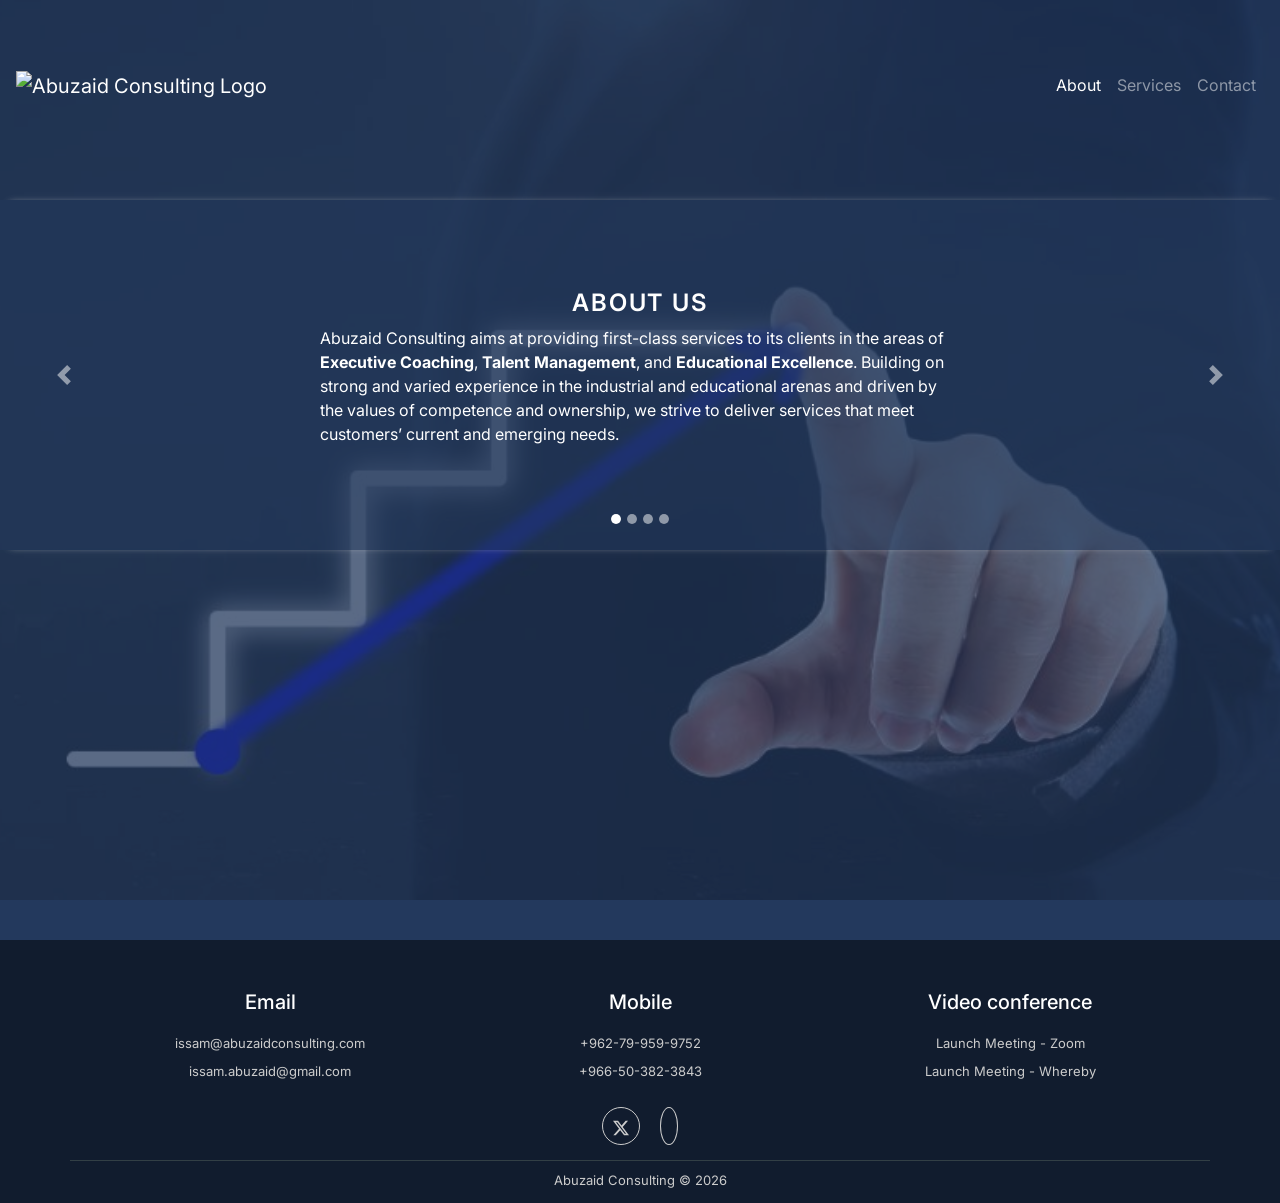
==== index.html @ 24933f8b "Refresh the site's look and fix HTML issues Look and feel - Switch to the Inter font; give all page " ====
<!DOCTYPE html>
<html lang="en" dir="ltr">

<head>
  <meta charset="utf-8">
  <meta name="viewport" content="width=device-width, initial-scale=1">
  <title>Abuzaid Consulting | Executive Coaching &amp; Leadership Development</title>
  <meta name="description" content="Executive coaching, leadership development, talent management and educational leadership from Abuzaid Consulting, built on competence and ownership.">
  <meta property="og:type" content="website">
  <meta property="og:site_name" content="Abuzaid Consulting">
  <meta property="og:title" content="Abuzaid Consulting | Executive Coaching &amp; Leadership Development">
  <meta property="og:description" content="Executive coaching, leadership development, talent management and educational leadership from Abuzaid Consulting, built on competence and ownership.">
  <meta property="og:url" content="http://www.abuzaidconsulting.com/">
  <meta property="og:image" content="http://www.abuzaidconsulting.com/assets/images/background.jpg">
  <meta name="twitter:card" content="summary_large_image">
  <link rel="icon" href="assets/images/favicon.png" />

  <!--<link rel="stylesheet" href="https://stackpath.bootstrapcdn.com/bootstrap/4.1.1/css/bootstrap.min.css" integrity="sha384-WskhaSGFgHYWDcbwN70/dfYBj47jz9qbsMId/iRN3ewGhXQFZCSftd1LZCfmhktB" crossorigin="anonymous">-->

  <link rel="stylesheet" href="https://maxcdn.bootstrapcdn.com/bootstrap/4.5.0/css/bootstrap.min.css">
  <script src="https://ajax.googleapis.com/ajax/libs/jquery/3.5.1/jquery.min.js"></script>
  <script src="https://cdnjs.cloudflare.com/ajax/libs/popper.js/1.16.0/umd/popper.min.js"></script>
  <script src="https://maxcdn.bootstrapcdn.com/bootstrap/4.5.0/js/bootstrap.min.js"></script>
  <link rel="preconnect" href="https://fonts.googleapis.com">
  <link rel="preconnect" href="https://fonts.gstatic.com" crossorigin>
  <link rel="stylesheet" href="https://fonts.googleapis.com/css2?family=Inter:wght@400;500;600;700&display=swap">
  <link rel="stylesheet" href="templates/style.css">
  <link rel="stylesheet" href="assets/fontawesome-free-5.15.4-web/css/all.css">
</head>

<body id="index-body">
  <div class="outer-wrap">
    <div class="content-wrap">
      <nav class="navbar navbar-expand-lg navbar-dark">
        <a class="navbar-brand" href="index.html">
          <img class="responsive logo" src="assets/images/logo_all_white.png" alt="Abuzaid Consulting Logo" />
        </a>
        <button class="navbar-toggler" type="button" data-toggle="collapse" data-target="#navbarNav"
          aria-controls="navbarNav" aria-expanded="false" aria-label="Toggle navigation">
          <span class="navbar-toggler-icon"></span>
        </button>
        <div class="collapse navbar-collapse justify-content-end" id="navbarNav">
          <ul class="navbar-nav">
            <li class="nav-item active">
              <a class="nav-link" href="index.html">About<span class="sr-only">(current)</span></a>
            </li>
            <li class="nav-item">
              <a class="nav-link" href="services.html">Services</a>
            </li>
            <li class="nav-item">
              <a class="nav-link" href="contact.html">Contact</a>
            </li>
          </ul>
        </div>
      </nav>

      <div class="row remaining-height">
        <div class="carousel-backdrop carousel-remaining-height">
          <!-- data-interval is how long each slide shows, in ms; data-pause="hover" pauses it under the mouse -->
          <div id="homePageCarousel" class="carousel slide" data-ride="carousel" data-interval="10000"
            data-keyboard="true" data-pause="hover" data-touch="true">
            <ol class="carousel-indicators">
              <li data-target="#homePageCarousel" data-slide-to="0" class="active"></li>
              <li data-target="#homePageCarousel" data-slide-to="1"></li>
              <li data-target="#homePageCarousel" data-slide-to="2"></li>
              <li data-target="#homePageCarousel" data-slide-to="3"></li>
            </ol>
            <div class="carousel-inner">

              <div class="carousel-item active">
                <div class="carousel-item-wrapper first-slide">
                  <h1 class="h4">ABOUT US</h1>
                  <p class="text-left">
                    Abuzaid Consulting aims at providing first-class services to its
                    clients in the areas of <strong>Executive Coaching</strong>, <strong>Talent Management</strong>,
                    and
                    <strong>Educational Excellence</strong>. Building on strong and varied experience in
                    the industrial and educational arenas and driven by the values of
                    competence and ownership, we strive to deliver services that meet
                    customers’ current and emerging needs.
                  </p>
                </div>
              </div>

              <div class="carousel-item">
                <div class="carousel-item-wrapper second-slide">
                  <h4>OUR VALUES</h4>
                  <h5 class="our-values-h5">Competence</h5>
                  <p class="text-left">
                    We stay current on the state of our business, adding to our repository of knowledge, skills, and
                    quality of service to our customer.
                  </p>
                  <h5 class="our-values-h5">Ownership</h5>
                  <p class="text-left">
                    We act on the principle that the customer’s business is our own business. We represent the
                    customer
                    in
                    their endeavor to maximize their value proposition.
                    </p>
                </div>
              </div>

              <div class="carousel-item">
                <div class="carousel-item-wrapper third-slide">
                  <h4>Educational Background</h4>
                  <ul class="no-bullet-points">
                    <li>PhD in Mathematics</li>
                    <li>MBA</li>
                  </ul>
                </div>
              </div>

              <div class="carousel-item">
                <div class="carousel-item-wrapper fourth-slide">
                  <h4>Professional Certifications</h4>
                  <ul class="no-bullet-points">
                    <hr class="white-line" />
                    <li>Certified Global Leadership Coach</li>
                    <hr class="white-line" />
                    <li>Certified Global Team Coach</li>
                    <hr class="white-line" />
                    <li>Certified Global Leadership Assessment (GLA) Coach</li>
                    <hr class="white-line" />
                    <li>Psychometric Assessment, British Psychological Society</li>
                    <hr class="white-line" />
                  </ul>
                </div>
              </div>

            </div>
            <a class="carousel-control-prev" href="#homePageCarousel" role="button" data-slide="prev">
              <span class="carousel-control-prev-icon" aria-hidden="true"></span>
              <span class="sr-only">Previous</span>
            </a>
            <a class="carousel-control-next" href="#homePageCarousel" role="button" data-slide="next">
              <span class="carousel-control-next-icon" aria-hidden="true"></span>
              <span class="sr-only">Next</span>
            </a>
          </div>
        </div>
      </div>
    </div>
    <footer class="footer">
      <div class="container bottom-border">
        <div class="row">
          <div class="col-sm-4 footer-column">
            <h5 class="headin5_amrc footer-heading">Email</h5>
            <p>
              <i class="fas fa-envelope"></i>
              <a href="mailto:issam@abuzaidconsulting.com" class="silver">
                <span>
                  issam@abuzaidconsulting.com</span>
              </a>
            </p>
            <p>
              <i class="fas fa-envelope"></i>
              <a href="mailto:issam.abuzaid@gmail.com" class="silver">
                <span>
                  issam.abuzaid@gmail.com</span>
              </a>
            </p>
          </div>

          <div class="col-sm-4 footer-column">
            <h5 class="headin5_amrc footer-heading">Mobile</h5>
            <p>
              <i class="fas fa-phone"></i>
              <a href="tel:+962799599752" class="silver">
                +962-79-959-9752
              </a>
            </p>
            <p>
              <i class="fas fa-phone"></i>
              <a href="tel:+966503823843" class="silver">
                +966-50-382-3843
              </a>
            </p>
          </div>

          <div class="col-sm-4 footer-column">
            <h5 class="headin5_amrc footer-heading">Video conference</h5>
            <p>
              <i class="fas fa-video"></i>
              <a href="https://zoom.us/j/7872880097?pwd=K1hxZ0doUUthUG9lblhoNDRRN0hFQT09#success" class="silver">
                <span>
                  Launch Meeting - Zoom
                </span>
              </a>
            </p>
            <p>
              <i class="fas fa-video"></i>
              <a href="https://whereby.com/drissam" class="silver">
                <span>
                  Launch Meeting - Whereby
                </span>
              </a>
            </p>
          </div>
          <div class="col">
            <ul class="social-footer">
              <li>
                <a href="https://twitter.com/issamabuzaid4" aria-label="X (Twitter)">
                  <svg class="x-logo" viewBox="0 0 24 24" aria-hidden="true"><path fill="currentColor" d="M18.901 1.153h3.68l-8.04 9.19L24 22.846h-7.406l-5.8-7.584-6.638 7.584H.474l8.6-9.83L0 1.154h7.594l5.243 6.932ZM17.61 20.644h2.039L6.486 3.24H4.298Z"/></svg>
                </a>
              </li>
              <li class="linkedin-li">
                <a href="https://www.linkedin.com/company/abuzaid-consulting/" aria-label="LinkedIn">
                  <i class="fab fa-linkedin" aria-hidden="true"></i>
                </a>
              </li>
            </ul>
          </div>
        </div>
      </div>

      <div class="container">
        <p class="abuzaid-consulting-copyright text-center">
          Abuzaid Consulting &copy;
          <script>
            document.write(/\d{4}/.exec(Date())[0])
          </script>
        </p>
      </div>

    </footer>
  </div>
</body>

</html>
---- templates/style.css ----
html, body {
  width: 100%;
  height: 100%;
  color: white;
  background-color: #23395d;
  font-family: 'Inter', Helvetica, Arial, sans-serif;
}

#index-body::before {  
  content: "";
  background-image: url('../assets/images/background.jpg');
  background-size: cover;
  background-repeat: no-repeat;
  background-position: center;
  position: absolute;
  top: 0px;
  right: 0px;
  bottom: 0px;
  left: 0px;
  opacity: 0.25;
}

.white {
  color: white;
}

/* Column layout so the footer follows the content */
.outer-wrap {
  position: relative;
  min-height: 100vh;
  display: flex;
  flex-direction: column;
}

/* Grows to fill short pages so the footer still sits at the bottom of the screen */
.content-wrap {
  flex: 1 0 auto;
  padding-bottom: 40px;
}

.page-margin-bottom {
  margin-bottom: 30px;
}

.responsive {
  max-width: 100%;
  height: auto;
  vertical-align: middle;
}

/* 200px is navbar's height */
.remaining-height {
  height: calc(100vh - 200px);
}

/* Navbar */
.navbar {
  min-height: 170px;
  margin-bottom: 30px;
}

/* Remove focus from navbar button when clicked */
.navbar-toggler:focus,
.navbar-toggler:active,
.navbar-toggler-icon:focus {
    outline: none;
    box-shadow: none;
}
/* End Navbar*/

/* Titles */
.carousel-item-wrapper h1,
.carousel-item-wrapper h4,
.our-services-header,
.contact-us-header {
  text-transform: uppercase;
  letter-spacing: .08em;
  font-weight: 600;
}

/* Short accent line under the page titles */
.our-services-header::after,
.contact-us-header::after {
  content: "";
  display: block;
  width: 48px;
  height: 3px;
  margin: 12px auto 0;
  background: #8fa9d4;
  border-radius: 2px;
}
/* End titles */

/* Carousel*/
.carousel-indicators li {
  width: 10px;
  height: 10px;
  border-radius: 100%;
}

.carousel-backdrop {
  float: left;
  width: 100%; 
  max-height: 350px;
  display: flex;
  background-color: rgb(35, 57, 93, 0.5);
  box-shadow: 0px 6px 8px -10px #ccc, 0px -6px 8px -10px #CCC; 
}

#homePageCarousel {
  width: 100%; 
  margin: auto;
  height: 100%;
}

.carousel-inner {
  height: 100%;
}

#homePageCarousel .carousel-item {
  height: 100%; 
  position: relative;
}

/* Centered on its own height, so slides of any length stay centered */
.carousel-item-wrapper {
  position: absolute;
  margin: auto;
  text-align: center;
  top: 50%;
  left: 0;
  right: 0;
  width: 50%;
  transform: translateY(-50%);
}

.carousel-control-prev, .carousel-control-next {
  width: 10%;
}

.no-bullet-points {
  padding: 0;
  list-style-type: none;
}

.white-line {
  border: 0;
  height: 0;
  border-top: 1px solid rgba(0, 0, 0, 0.1);
  border-bottom: 1px solid rgba(255, 255, 255, 0.3);
  width: 70%;
  margin-top: 8px;
  margin-bottom: 8px;
}

.our-values-h5 {
  text-align: left; 
  font-weight: 600;
}

.carousel-remaining-height {
  height: calc(100vh - 220px);
}
/* End carousel*/

.row {
  margin: 0;
}

.row:after {
  content: "";
  display: table;
  clear: both;
}

/* Three column layout */
.column-3 {
  float: left;
  width: 32%;
  color: white;
  background-color: #23395d;
  margin-left: 1%;
  display: inline;
  text-align: center;
}

.icon {
  font-size: 3em;
}

.our-services-div {
  text-align: center;
  display: flex;
  height: 10%;
}

.our-services-header {
  margin:auto;
  margin-bottom: 20px;
}

.dark-card {
  background-color: #23395d;
  border: 1px solid rgba(255, 255, 255);
  border-radius: .2rem;
  text-align: left;
}

.dark-card .card-header {
  transition: background-color .15s ease;
}

.dark-card .card-header:hover {
  background-color: rgba(255, 255, 255, .07);
}

.dark-card .btn-link {
  position: relative;
  padding-right: 2.75rem;
}

/* Bootstrap turns hovered/focused buttons dark blue, which is unreadable on navy */
.dark-card .btn-link:hover,
.dark-card .btn-link:focus {
  color: #fff;
  text-decoration: none;
}

/* Chevron that points down while an item is closed and up while it's open */
.dark-card .btn-link::after {
  content: "\f078";
  font-family: "Font Awesome 5 Free";
  font-weight: 900;
  font-size: .75em;
  position: absolute;
  right: 1.25rem;
  top: 50%;
  transform: translateY(-50%) rotate(180deg);
  transition: transform .2s ease;
  opacity: .75;
}

.dark-card .btn-link.collapsed::after {
  transform: translateY(-50%);
}

/* Footer */
footer {
  width: 100%;
  background-color: #111c2e;
  min-height: 250px;
  padding: 10px 0px 5px 0px;
}

footer p {
  font-size: 13px;
  color: #CCC;
  padding-bottom: 0px;
  margin-bottom: 8px;
}

.bottom-border {
  border-bottom: 1px solid #323f45;
  padding-bottom: 20px;
}

.footer-heading {
  color: #FFF;
  padding-top: 40px;
  margin-bottom: 20px;
}

.footer-column {
  text-align: center;
}

.social-footer {
  padding: 0;
  justify-content: center;
  display: flex;
  margin: 15px auto 0 auto;
  list-style-type: none;
}

.social-footer li {
  padding-left: 0;
  padding-top: 10px;
  margin-left: 20px;
  float: left;
}

.social-footer li a {
  color: #CCC;
  border: 1px solid #CCC;
  padding: 8px;
  border-radius: 50%;
}

.social-footer li i {
  width: 20px;
  vertical-align: middle;
  text-align: center;
}

.silver {
  color: #CCC;
}

/* Bootstrap turns hovered links dark blue, which is unreadable on the dark footer */
a.silver:hover {
  color: #fff;
}

/* X (formerly Twitter) logo, sized like the Font Awesome icons beside it */
.x-logo {
  width: 20px;
  height: 16px;
  vertical-align: middle;
}

.linkedin-li {
  margin-right: 20px;
}

.abuzaid-consulting-copyright {
  margin-top: 10px;
}
/* End footer */

/* Contact us card */
.contact-us-wrapper {
  border-radius: 1px;
  background-color: inherit;
  margin: auto;
  margin-bottom: 30px;
  padding: 30px 10% 30px 10%;
}

.contact-us-wrapper a {
  overflow-wrap: break-word;
}

.contact-us-header {
  color: white;
  width: fit-content;
  padding: 0 20px 5px;
  font-size: 1.5rem;
  font-weight: 600;
  margin: 0 auto 10px;
  text-align: center;
}

.contact-us-component {
  float: left;
  display: inline;
  width: 21%;
  margin-left: 2%;
  height: 250px;
  background-color: aliceblue;
  color: black;
  padding-top: 20px;
  border-radius: 10px;
  text-align: center;
  box-shadow: 0 8px 20px rgba(0, 0, 0, .25);
  transition: transform .2s ease, box-shadow .2s ease;
}

.contact-us-component:hover {
  transform: translateY(-3px);
  box-shadow: 0 12px 28px rgba(0, 0, 0, .3);
}

.contact-us-component .black {
  color: #23395d;
  font-weight: 500;
}

.contact-us-component .black:hover {
  color: #2f5fa3;
}

.contact-us-component-leftmost {
  margin-left: 5%;
}

.contact-us-component-icon {
  color: #23395d;
}

.contact-us-component-header {
  font-weight: 600;
  margin-bottom: 20px;
}

.contact-us-social {
  padding: 0;
  justify-content: center;
  display: flex;
  margin: 15px auto 0 auto;
  list-style-type: none;
}

.contact-us-social li {
  padding-left: 0;
  padding-top: 10px;
  margin-left: 20px;
  float: left;
}

.contact-us-social li a {
  color: white;
  background-color: #23395d;
  padding: 8px;
  border-radius: 50%;
}

.contact-us-social li i {
  width: 20px;
  vertical-align: middle;
  text-align: center;
}

.black {
  color: black;
}
/* End contact us card */

@media screen and (max-width: 1500px) {
  .contact-us-wrapper {
    padding: 30px 0 30px 0;
  }
}
@media screen and (max-width: 1100px) {
  .carousel-item-wrapper {
    width: 80%;
  }
  .white-line {
    width: 80%;
  }
  .contact-us-wrapper {
    padding: 30px 0 30px 0;
  }
  .contact-us-component {
    width: 32%;
    height: 220px;
    margin-bottom: 20px;
    margin-left: 6%;
  }
  .contact-us-component-leftmost,
  .contact-us-component-second-row-leftmost{
      margin-left: 15%;
  }
}
@media screen and (max-width: 800px) {
  .contact-us-component {
    width: 38%;
    height: 220px;
    margin-bottom: 20px;
    margin-left: 6%;
  }
  .contact-us-component-leftmost,
  .contact-us-component-second-row-leftmost{
      margin-left: 9%;
  }
}
@media screen and (max-width: 600px) {
.column-3 {
    width: calc(100% - 32px);
    margin-left: 16px;
    margin-right: 16px;
  }
  .carousel-backdrop {
    max-height: 500px;
  }
  .carousel-item-wrapper {
    width: 80%;
  }
  .white-line {
    width: 100%;
  }
  .contact-us-component {
    width: 56%;
    height: 220px;
    margin-bottom: 20px;
    margin-left: 22%;
  }  
  .contact-us-component-leftmost {
    margin-left: 22%;
  }
  .remaining-height {
    height: calc(100vh - 130px);
  }
  .logo {
    content: url(../assets/images/logo_all_white_mobile.png);
  }
  .navbar {
    min-height: 0px;
    margin-top: 30px;
    margin-bottom: 30px;
  }
  .contact-us-social li i {
    height: 20px;
  }  
  .social-footer li i {
    height: 20px;
  }
}
  @media screen and (max-width: 450px) {
  .contact-us-component {
    width: 76%;
    height: 220px;
    margin-bottom: 20px;
    margin-left: 12%;
  }
  .contact-us-component-leftmost {
    margin-left: 12%;
  }
}
  @media screen and (max-width: 400px) {
    .carousel-item-wrapper {
      width: 80%;
    }
    .white-line {
      width: 100%;
    }
  }
  /* Very small phones (e.g. 320x568): a slightly taller band and smaller slide text so every slide fits */
  @media screen and (max-width: 400px) and (max-height: 600px) {
    .carousel-remaining-height {
      height: calc(100vh - 160px);
    }
    .carousel-item-wrapper {
      font-size: .9rem;
    }
  }
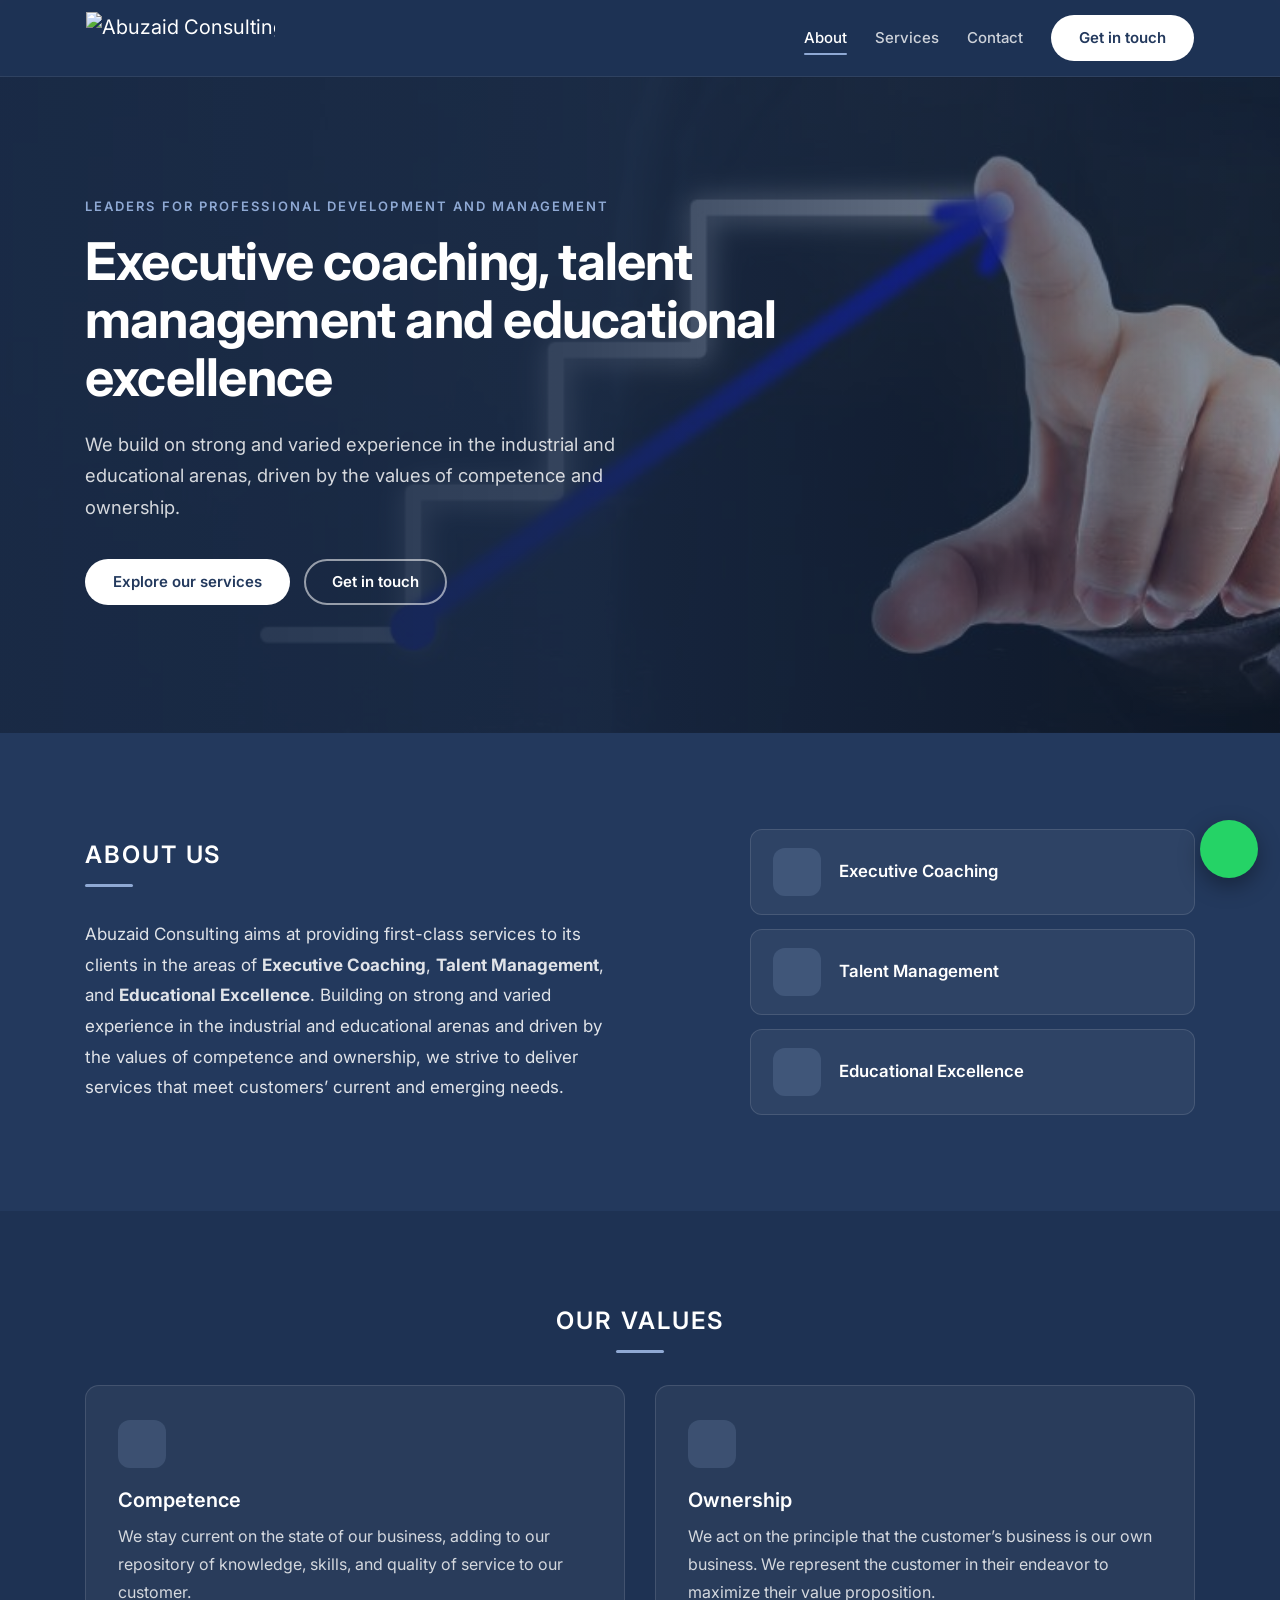
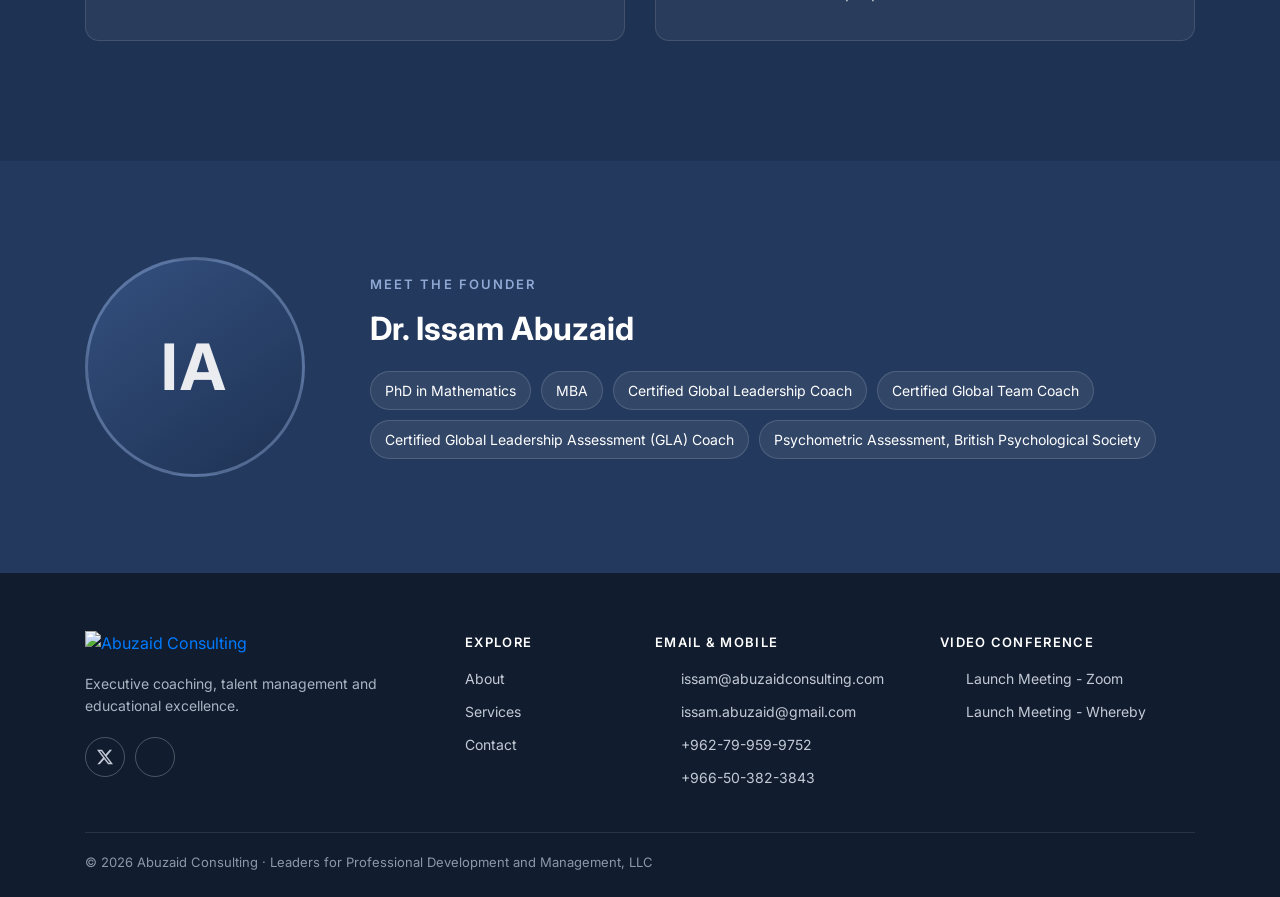
==== commit bce0abfc: "Modernize the site layout and add new sections Home page - Replace the slider with a headline banner" ====
--- a/index.html
+++ b/index.html
@@ -11,8 +11,12 @@
   <meta property="og:title" content="Abuzaid Consulting | Executive Coaching &amp; Leadership Development">
   <meta property="og:description" content="Executive coaching, leadership development, talent management and educational leadership from Abuzaid Consulting, built on competence and ownership.">
   <meta property="og:url" content="http://www.abuzaidconsulting.com/">
-  <meta property="og:image" content="http://www.abuzaidconsulting.com/assets/images/background.jpg">
+  <meta property="og:image" content="http://www.abuzaidconsulting.com/assets/images/share-card.jpg">
+  <meta property="og:image:width" content="1200">
+  <meta property="og:image:height" content="630">
+  <meta property="og:image:alt" content="Abuzaid Consulting: executive coaching, talent management and educational excellence">
   <meta name="twitter:card" content="summary_large_image">
+  <meta name="twitter:image" content="http://www.abuzaidconsulting.com/assets/images/share-card.jpg">
   <link rel="icon" href="assets/images/favicon.png" />
 
   <!--<link rel="stylesheet" href="https://stackpath.bootstrapcdn.com/bootstrap/4.1.1/css/bootstrap.min.css" integrity="sha384-WskhaSGFgHYWDcbwN70/dfYBj47jz9qbsMId/iRN3ewGhXQFZCSftd1LZCfmhktB" crossorigin="anonymous">-->
@@ -26,204 +30,222 @@
   <link rel="stylesheet" href="https://fonts.googleapis.com/css2?family=Inter:wght@400;500;600;700&display=swap">
   <link rel="stylesheet" href="templates/style.css">
   <link rel="stylesheet" href="assets/fontawesome-free-5.15.4-web/css/all.css">
+  <script type="application/ld+json">
+  {
+    "@context": "https://schema.org",
+    "@type": "Organization",
+    "name": "Abuzaid Consulting",
+    "url": "http://www.abuzaidconsulting.com/",
+    "logo": "http://www.abuzaidconsulting.com/assets/images/favicon.png",
+    "description": "Executive coaching, leadership development, talent management and educational leadership.",
+    "email": "issam@abuzaidconsulting.com",
+    "contactPoint": [
+      { "@type": "ContactPoint", "contactType": "customer service", "telephone": "+962-79-959-9752" },
+      { "@type": "ContactPoint", "contactType": "customer service", "telephone": "+966-50-382-3843" }
+    ],
+    "sameAs": [
+      "https://www.linkedin.com/company/abuzaid-consulting/",
+      "https://twitter.com/issamabuzaid4"
+    ]
+  }
+  </script>
 </head>
 
-<body id="index-body">
+<body class="home">
   <div class="outer-wrap">
+    <header class="site-header">
+      <nav class="navbar navbar-expand-lg navbar-dark">
+        <div class="container-xl">
+          <a class="navbar-brand" href="index.html">
+            <img class="site-logo" src="assets/images/logo_all_white_mobile.png" alt="Abuzaid Consulting" width="200" height="55">
+          </a>
+          <button class="navbar-toggler" type="button" data-toggle="collapse" data-target="#navbarNav"
+            aria-controls="navbarNav" aria-expanded="false" aria-label="Toggle navigation">
+            <span class="navbar-toggler-icon"></span>
+          </button>
+          <div class="collapse navbar-collapse justify-content-end" id="navbarNav">
+            <ul class="navbar-nav align-items-lg-center">
+              <li class="nav-item active">
+                <a class="nav-link" href="index.html" aria-current="page">About</a>
+              </li>
+              <li class="nav-item">
+                <a class="nav-link" href="services.html">Services</a>
+              </li>
+              <li class="nav-item">
+                <a class="nav-link" href="contact.html">Contact</a>
+              </li>
+              <li class="nav-item nav-cta">
+                <a class="btn-pill btn-pill-light" href="contact.html">Get in touch</a>
+              </li>
+            </ul>
+          </div>
+        </div>
+      </nav>
+    </header>
     <div class="content-wrap">
-      <nav class="navbar navbar-expand-lg navbar-dark">
-        <a class="navbar-brand" href="index.html">
-          <img class="responsive logo" src="assets/images/logo_all_white.png" alt="Abuzaid Consulting Logo" />
-        </a>
-        <button class="navbar-toggler" type="button" data-toggle="collapse" data-target="#navbarNav"
-          aria-controls="navbarNav" aria-expanded="false" aria-label="Toggle navigation">
-          <span class="navbar-toggler-icon"></span>
-        </button>
-        <div class="collapse navbar-collapse justify-content-end" id="navbarNav">
-          <ul class="navbar-nav">
-            <li class="nav-item active">
-              <a class="nav-link" href="index.html">About<span class="sr-only">(current)</span></a>
-            </li>
-            <li class="nav-item">
-              <a class="nav-link" href="services.html">Services</a>
-            </li>
-            <li class="nav-item">
-              <a class="nav-link" href="contact.html">Contact</a>
-            </li>
-          </ul>
-        </div>
-      </nav>
-
-      <div class="row remaining-height">
-        <div class="carousel-backdrop carousel-remaining-height">
-          <!-- data-interval is how long each slide shows, in ms; data-pause="hover" pauses it under the mouse -->
-          <div id="homePageCarousel" class="carousel slide" data-ride="carousel" data-interval="10000"
-            data-keyboard="true" data-pause="hover" data-touch="true">
-            <ol class="carousel-indicators">
-              <li data-target="#homePageCarousel" data-slide-to="0" class="active"></li>
-              <li data-target="#homePageCarousel" data-slide-to="1"></li>
-              <li data-target="#homePageCarousel" data-slide-to="2"></li>
-              <li data-target="#homePageCarousel" data-slide-to="3"></li>
-            </ol>
-            <div class="carousel-inner">
-
-              <div class="carousel-item active">
-                <div class="carousel-item-wrapper first-slide">
-                  <h1 class="h4">ABOUT US</h1>
-                  <p class="text-left">
-                    Abuzaid Consulting aims at providing first-class services to its
-                    clients in the areas of <strong>Executive Coaching</strong>, <strong>Talent Management</strong>,
-                    and
-                    <strong>Educational Excellence</strong>. Building on strong and varied experience in
-                    the industrial and educational arenas and driven by the values of
-                    competence and ownership, we strive to deliver services that meet
-                    customers’ current and emerging needs.
-                  </p>
-                </div>
+      <section class="hero">
+        <div class="container-xl">
+          <p class="eyebrow">Leaders for Professional Development and Management</p>
+          <h1 class="hero-title">Executive coaching, talent management and educational excellence</h1>
+          <p class="hero-text">
+            We build on strong and varied experience in the industrial and educational arenas,
+            driven by the values of competence and ownership.
+          </p>
+          <div class="hero-actions">
+            <a class="btn-pill btn-pill-light" href="services.html">Explore our services</a>
+            <a class="btn-pill btn-pill-outline" href="contact.html">Get in touch</a>
+          </div>
+        </div>
+      </section>
+
+      <section class="home-section" id="about">
+        <div class="container-xl">
+          <div class="row align-items-center">
+            <div class="col-lg-6">
+              <h2 class="section-title">About us</h2>
+              <p class="section-lead">
+                Abuzaid Consulting aims at providing first-class services to its clients in the areas of
+                <strong>Executive Coaching</strong>, <strong>Talent Management</strong>, and
+                <strong>Educational Excellence</strong>. Building on strong and varied experience in the
+                industrial and educational arenas and driven by the values of competence and ownership, we
+                strive to deliver services that meet customers’ current and emerging needs.
+              </p>
+            </div>
+            <div class="col-lg-5 offset-lg-1">
+              <div class="pillars">
+                <a class="pillar" href="services.html#executive-coaching">
+                  <span class="pillar-icon"><i class="fas fa-chalkboard-teacher" aria-hidden="true"></i></span>
+                  <span class="pillar-name">Executive Coaching</span>
+                  <i class="fas fa-arrow-right pillar-arrow" aria-hidden="true"></i>
+                </a>
+                <a class="pillar" href="services.html#talent-management">
+                  <span class="pillar-icon"><i class="fas fa-star" aria-hidden="true"></i></span>
+                  <span class="pillar-name">Talent Management</span>
+                  <i class="fas fa-arrow-right pillar-arrow" aria-hidden="true"></i>
+                </a>
+                <a class="pillar" href="services.html#educational-excellence">
+                  <span class="pillar-icon"><i class="fas fa-award" aria-hidden="true"></i></span>
+                  <span class="pillar-name">Educational Excellence</span>
+                  <i class="fas fa-arrow-right pillar-arrow" aria-hidden="true"></i>
+                </a>
               </div>
-
-              <div class="carousel-item">
-                <div class="carousel-item-wrapper second-slide">
-                  <h4>OUR VALUES</h4>
-                  <h5 class="our-values-h5">Competence</h5>
-                  <p class="text-left">
-                    We stay current on the state of our business, adding to our repository of knowledge, skills, and
-                    quality of service to our customer.
-                  </p>
-                  <h5 class="our-values-h5">Ownership</h5>
-                  <p class="text-left">
-                    We act on the principle that the customer’s business is our own business. We represent the
-                    customer
-                    in
-                    their endeavor to maximize their value proposition.
-                    </p>
-                </div>
+            </div>
+          </div>
+        </div>
+      </section>
+
+      <section class="home-section home-section-alt">
+        <div class="container-xl">
+          <h2 class="section-title text-center">Our values</h2>
+          <div class="row">
+            <div class="col-md-6 card-col">
+              <div class="value-card">
+                <span class="value-icon"><i class="fas fa-brain" aria-hidden="true"></i></span>
+                <h3>Competence</h3>
+                <p>
+                  We stay current on the state of our business, adding to our repository of knowledge, skills,
+                  and quality of service to our customer.
+                </p>
               </div>
-
-              <div class="carousel-item">
-                <div class="carousel-item-wrapper third-slide">
-                  <h4>Educational Background</h4>
-                  <ul class="no-bullet-points">
-                    <li>PhD in Mathematics</li>
-                    <li>MBA</li>
-                  </ul>
-                </div>
+            </div>
+            <div class="col-md-6 card-col">
+              <div class="value-card">
+                <span class="value-icon"><i class="fas fa-handshake" aria-hidden="true"></i></span>
+                <h3>Ownership</h3>
+                <p>
+                  We act on the principle that the customer’s business is our own business. We represent the
+                  customer in their endeavor to maximize their value proposition.
+                </p>
               </div>
-
-              <div class="carousel-item">
-                <div class="carousel-item-wrapper fourth-slide">
-                  <h4>Professional Certifications</h4>
-                  <ul class="no-bullet-points">
-                    <hr class="white-line" />
-                    <li>Certified Global Leadership Coach</li>
-                    <hr class="white-line" />
-                    <li>Certified Global Team Coach</li>
-                    <hr class="white-line" />
-                    <li>Certified Global Leadership Assessment (GLA) Coach</li>
-                    <hr class="white-line" />
-                    <li>Psychometric Assessment, British Psychological Society</li>
-                    <hr class="white-line" />
-                  </ul>
-                </div>
-              </div>
-
-            </div>
-            <a class="carousel-control-prev" href="#homePageCarousel" role="button" data-slide="prev">
-              <span class="carousel-control-prev-icon" aria-hidden="true"></span>
-              <span class="sr-only">Previous</span>
+            </div>
+          </div>
+        </div>
+      </section>
+
+      <section class="home-section founder">
+        <div class="container-xl">
+          <div class="row align-items-center">
+            <div class="col-md-4 col-lg-3">
+              <!-- To show a photo instead of the initials:
+                   <div class="founder-photo"><img src="assets/images/founder.jpg" alt="Dr. Issam Abuzaid"></div> -->
+              <div class="founder-photo" aria-hidden="true">IA</div>
+            </div>
+            <div class="col-md-8 col-lg-9">
+              <p class="eyebrow">Meet the founder</p>
+              <h2 class="founder-name">Dr. Issam Abuzaid</h2>
+              <!-- A short bio (two or three sentences) can go here: <p class="founder-bio">...</p> -->
+              <ul class="founder-creds">
+                <li>PhD in Mathematics</li>
+                <li>MBA</li>
+                <li>Certified Global Leadership Coach</li>
+                <li>Certified Global Team Coach</li>
+                <li>Certified Global Leadership Assessment (GLA) Coach</li>
+                <li>Psychometric Assessment, British Psychological Society</li>
+              </ul>
+            </div>
+          </div>
+        </div>
+      </section>
+    </div>
+    <footer class="site-footer">
+      <div class="container-xl">
+        <div class="row footer-top">
+          <div class="col-lg-4 col-md-6 footer-col">
+            <a href="index.html">
+              <img class="footer-logo" src="assets/images/logo_all_white_mobile.png" alt="Abuzaid Consulting" width="200" height="55">
             </a>
-            <a class="carousel-control-next" href="#homePageCarousel" role="button" data-slide="next">
-              <span class="carousel-control-next-icon" aria-hidden="true"></span>
-              <span class="sr-only">Next</span>
-            </a>
-          </div>
-        </div>
-      </div>
-    </div>
-    <footer class="footer">
-      <div class="container bottom-border">
-        <div class="row">
-          <div class="col-sm-4 footer-column">
-            <h5 class="headin5_amrc footer-heading">Email</h5>
-            <p>
-              <i class="fas fa-envelope"></i>
-              <a href="mailto:issam@abuzaidconsulting.com" class="silver">
-                <span>
-                  issam@abuzaidconsulting.com</span>
-              </a>
-            </p>
-            <p>
-              <i class="fas fa-envelope"></i>
-              <a href="mailto:issam.abuzaid@gmail.com" class="silver">
-                <span>
-                  issam.abuzaid@gmail.com</span>
-              </a>
-            </p>
-          </div>
-
-          <div class="col-sm-4 footer-column">
-            <h5 class="headin5_amrc footer-heading">Mobile</h5>
-            <p>
-              <i class="fas fa-phone"></i>
-              <a href="tel:+962799599752" class="silver">
-                +962-79-959-9752
-              </a>
-            </p>
-            <p>
-              <i class="fas fa-phone"></i>
-              <a href="tel:+966503823843" class="silver">
-                +966-50-382-3843
-              </a>
-            </p>
-          </div>
-
-          <div class="col-sm-4 footer-column">
-            <h5 class="headin5_amrc footer-heading">Video conference</h5>
-            <p>
-              <i class="fas fa-video"></i>
-              <a href="https://zoom.us/j/7872880097?pwd=K1hxZ0doUUthUG9lblhoNDRRN0hFQT09#success" class="silver">
-                <span>
-                  Launch Meeting - Zoom
-                </span>
-              </a>
-            </p>
-            <p>
-              <i class="fas fa-video"></i>
-              <a href="https://whereby.com/drissam" class="silver">
-                <span>
-                  Launch Meeting - Whereby
-                </span>
-              </a>
-            </p>
-          </div>
-          <div class="col">
-            <ul class="social-footer">
+            <p class="footer-tagline">Executive coaching, talent management and educational excellence.</p>
+            <ul class="footer-social">
               <li>
                 <a href="https://twitter.com/issamabuzaid4" aria-label="X (Twitter)">
                   <svg class="x-logo" viewBox="0 0 24 24" aria-hidden="true"><path fill="currentColor" d="M18.901 1.153h3.68l-8.04 9.19L24 22.846h-7.406l-5.8-7.584-6.638 7.584H.474l8.6-9.83L0 1.154h7.594l5.243 6.932ZM17.61 20.644h2.039L6.486 3.24H4.298Z"/></svg>
                 </a>
               </li>
-              <li class="linkedin-li">
+              <li>
                 <a href="https://www.linkedin.com/company/abuzaid-consulting/" aria-label="LinkedIn">
-                  <i class="fab fa-linkedin" aria-hidden="true"></i>
-                </a>
-              </li>
-            </ul>
-          </div>
+                  <i class="fab fa-linkedin-in" aria-hidden="true"></i>
+                </a>
+              </li>
+            </ul>
+          </div>
+          <div class="col-lg-2 col-md-6 footer-col">
+            <h2 class="footer-title">Explore</h2>
+            <ul class="footer-links">
+              <li><a href="index.html">About</a></li>
+              <li><a href="services.html">Services</a></li>
+              <li><a href="contact.html">Contact</a></li>
+            </ul>
+          </div>
+          <div class="col-lg-3 col-md-6 footer-col">
+            <h2 class="footer-title">Email &amp; mobile</h2>
+            <ul class="footer-links footer-contact">
+              <li><i class="fas fa-envelope" aria-hidden="true"></i><a href="mailto:issam@abuzaidconsulting.com">issam@abuzaidconsulting.com</a></li>
+              <li><i class="fas fa-envelope" aria-hidden="true"></i><a href="mailto:issam.abuzaid@gmail.com">issam.abuzaid@gmail.com</a></li>
+              <li><i class="fas fa-phone" aria-hidden="true"></i><a href="tel:+962799599752">+962-79-959-9752</a></li>
+              <li><i class="fas fa-phone" aria-hidden="true"></i><a href="tel:+966503823843">+966-50-382-3843</a></li>
+            </ul>
+          </div>
+          <div class="col-lg-3 col-md-6 footer-col">
+            <h2 class="footer-title">Video conference</h2>
+            <ul class="footer-links footer-contact">
+              <li><i class="fas fa-video" aria-hidden="true"></i><a href="https://zoom.us/j/7872880097?pwd=K1hxZ0doUUthUG9lblhoNDRRN0hFQT09#success">Launch Meeting - Zoom</a></li>
+              <li><i class="fas fa-video" aria-hidden="true"></i><a href="https://whereby.com/drissam">Launch Meeting - Whereby</a></li>
+            </ul>
+          </div>
+        </div>
+        <div class="footer-bottom">
+          <p>&copy; <span class="js-year">2026</span> Abuzaid Consulting &middot; Leaders for Professional Development and Management, LLC</p>
         </div>
       </div>
-
-      <div class="container">
-        <p class="abuzaid-consulting-copyright text-center">
-          Abuzaid Consulting &copy;
-          <script>
-            document.write(/\d{4}/.exec(Date())[0])
-          </script>
-        </p>
-      </div>
-
+      <script>
+        document.querySelector('.js-year').textContent = new Date().getFullYear();
+      </script>
     </footer>
   </div>
+  <a class="whatsapp-float" href="https://wa.me/966503823843" aria-label="Chat on WhatsApp">
+    <i class="fab fa-whatsapp" aria-hidden="true"></i>
+  </a>
+  <script src="templates/reveal.js"></script>
 </body>
 
 </html>
--- a/templates/style.css
+++ b/templates/style.css
@@ -6,24 +6,6 @@
   font-family: 'Inter', Helvetica, Arial, sans-serif;
 }
 
-#index-body::before {  
-  content: "";
-  background-image: url('../assets/images/background.jpg');
-  background-size: cover;
-  background-repeat: no-repeat;
-  background-position: center;
-  position: absolute;
-  top: 0px;
-  right: 0px;
-  bottom: 0px;
-  left: 0px;
-  opacity: 0.25;
-}
-
-.white {
-  color: white;
-}
-
 /* Column layout so the footer follows the content */
 .outer-wrap {
   position: relative;
@@ -38,27 +20,7 @@
   padding-bottom: 40px;
 }
 
-.page-margin-bottom {
-  margin-bottom: 30px;
-}
-
-.responsive {
-  max-width: 100%;
-  height: auto;
-  vertical-align: middle;
-}
-
-/* 200px is navbar's height */
-.remaining-height {
-  height: calc(100vh - 200px);
-}
-
 /* Navbar */
-.navbar {
-  min-height: 170px;
-  margin-bottom: 30px;
-}
-
 /* Remove focus from navbar button when clicked */
 .navbar-toggler:focus,
 .navbar-toggler:active,
@@ -68,101 +30,6 @@
 }
 /* End Navbar*/
 
-/* Titles */
-.carousel-item-wrapper h1,
-.carousel-item-wrapper h4,
-.our-services-header,
-.contact-us-header {
-  text-transform: uppercase;
-  letter-spacing: .08em;
-  font-weight: 600;
-}
-
-/* Short accent line under the page titles */
-.our-services-header::after,
-.contact-us-header::after {
-  content: "";
-  display: block;
-  width: 48px;
-  height: 3px;
-  margin: 12px auto 0;
-  background: #8fa9d4;
-  border-radius: 2px;
-}
-/* End titles */
-
-/* Carousel*/
-.carousel-indicators li {
-  width: 10px;
-  height: 10px;
-  border-radius: 100%;
-}
-
-.carousel-backdrop {
-  float: left;
-  width: 100%; 
-  max-height: 350px;
-  display: flex;
-  background-color: rgb(35, 57, 93, 0.5);
-  box-shadow: 0px 6px 8px -10px #ccc, 0px -6px 8px -10px #CCC; 
-}
-
-#homePageCarousel {
-  width: 100%; 
-  margin: auto;
-  height: 100%;
-}
-
-.carousel-inner {
-  height: 100%;
-}
-
-#homePageCarousel .carousel-item {
-  height: 100%; 
-  position: relative;
-}
-
-/* Centered on its own height, so slides of any length stay centered */
-.carousel-item-wrapper {
-  position: absolute;
-  margin: auto;
-  text-align: center;
-  top: 50%;
-  left: 0;
-  right: 0;
-  width: 50%;
-  transform: translateY(-50%);
-}
-
-.carousel-control-prev, .carousel-control-next {
-  width: 10%;
-}
-
-.no-bullet-points {
-  padding: 0;
-  list-style-type: none;
-}
-
-.white-line {
-  border: 0;
-  height: 0;
-  border-top: 1px solid rgba(0, 0, 0, 0.1);
-  border-bottom: 1px solid rgba(255, 255, 255, 0.3);
-  width: 70%;
-  margin-top: 8px;
-  margin-bottom: 8px;
-}
-
-.our-values-h5 {
-  text-align: left; 
-  font-weight: 600;
-}
-
-.carousel-remaining-height {
-  height: calc(100vh - 220px);
-}
-/* End carousel*/
-
 .row {
   margin: 0;
 }
@@ -171,144 +38,6 @@
   content: "";
   display: table;
   clear: both;
-}
-
-/* Three column layout */
-.column-3 {
-  float: left;
-  width: 32%;
-  color: white;
-  background-color: #23395d;
-  margin-left: 1%;
-  display: inline;
-  text-align: center;
-}
-
-.icon {
-  font-size: 3em;
-}
-
-.our-services-div {
-  text-align: center;
-  display: flex;
-  height: 10%;
-}
-
-.our-services-header {
-  margin:auto;
-  margin-bottom: 20px;
-}
-
-.dark-card {
-  background-color: #23395d;
-  border: 1px solid rgba(255, 255, 255);
-  border-radius: .2rem;
-  text-align: left;
-}
-
-.dark-card .card-header {
-  transition: background-color .15s ease;
-}
-
-.dark-card .card-header:hover {
-  background-color: rgba(255, 255, 255, .07);
-}
-
-.dark-card .btn-link {
-  position: relative;
-  padding-right: 2.75rem;
-}
-
-/* Bootstrap turns hovered/focused buttons dark blue, which is unreadable on navy */
-.dark-card .btn-link:hover,
-.dark-card .btn-link:focus {
-  color: #fff;
-  text-decoration: none;
-}
-
-/* Chevron that points down while an item is closed and up while it's open */
-.dark-card .btn-link::after {
-  content: "\f078";
-  font-family: "Font Awesome 5 Free";
-  font-weight: 900;
-  font-size: .75em;
-  position: absolute;
-  right: 1.25rem;
-  top: 50%;
-  transform: translateY(-50%) rotate(180deg);
-  transition: transform .2s ease;
-  opacity: .75;
-}
-
-.dark-card .btn-link.collapsed::after {
-  transform: translateY(-50%);
-}
-
-/* Footer */
-footer {
-  width: 100%;
-  background-color: #111c2e;
-  min-height: 250px;
-  padding: 10px 0px 5px 0px;
-}
-
-footer p {
-  font-size: 13px;
-  color: #CCC;
-  padding-bottom: 0px;
-  margin-bottom: 8px;
-}
-
-.bottom-border {
-  border-bottom: 1px solid #323f45;
-  padding-bottom: 20px;
-}
-
-.footer-heading {
-  color: #FFF;
-  padding-top: 40px;
-  margin-bottom: 20px;
-}
-
-.footer-column {
-  text-align: center;
-}
-
-.social-footer {
-  padding: 0;
-  justify-content: center;
-  display: flex;
-  margin: 15px auto 0 auto;
-  list-style-type: none;
-}
-
-.social-footer li {
-  padding-left: 0;
-  padding-top: 10px;
-  margin-left: 20px;
-  float: left;
-}
-
-.social-footer li a {
-  color: #CCC;
-  border: 1px solid #CCC;
-  padding: 8px;
-  border-radius: 50%;
-}
-
-.social-footer li i {
-  width: 20px;
-  vertical-align: middle;
-  text-align: center;
-}
-
-.silver {
-  color: #CCC;
-}
-
-/* Bootstrap turns hovered links dark blue, which is unreadable on the dark footer */
-a.silver:hover {
-  color: #fff;
 }
 
 /* X (formerly Twitter) logo, sized like the Font Awesome icons beside it */
@@ -321,11 +50,6 @@
 .linkedin-li {
   margin-right: 20px;
 }
-
-.abuzaid-consulting-copyright {
-  margin-top: 10px;
-}
-/* End footer */
 
 /* Contact us card */
 .contact-us-wrapper {
@@ -338,16 +62,6 @@
 
 .contact-us-wrapper a {
   overflow-wrap: break-word;
-}
-
-.contact-us-header {
-  color: white;
-  width: fit-content;
-  padding: 0 20px 5px;
-  font-size: 1.5rem;
-  font-weight: 600;
-  margin: 0 auto 10px;
-  text-align: center;
 }
 
 .contact-us-component {
@@ -431,12 +145,6 @@
   }
 }
 @media screen and (max-width: 1100px) {
-  .carousel-item-wrapper {
-    width: 80%;
-  }
-  .white-line {
-    width: 80%;
-  }
   .contact-us-wrapper {
     padding: 30px 0 30px 0;
   }
@@ -464,20 +172,6 @@
   }
 }
 @media screen and (max-width: 600px) {
-.column-3 {
-    width: calc(100% - 32px);
-    margin-left: 16px;
-    margin-right: 16px;
-  }
-  .carousel-backdrop {
-    max-height: 500px;
-  }
-  .carousel-item-wrapper {
-    width: 80%;
-  }
-  .white-line {
-    width: 100%;
-  }
   .contact-us-component {
     width: 56%;
     height: 220px;
@@ -487,23 +181,9 @@
   .contact-us-component-leftmost {
     margin-left: 22%;
   }
-  .remaining-height {
-    height: calc(100vh - 130px);
-  }
-  .logo {
-    content: url(../assets/images/logo_all_white_mobile.png);
-  }
-  .navbar {
-    min-height: 0px;
-    margin-top: 30px;
-    margin-bottom: 30px;
-  }
   .contact-us-social li i {
     height: 20px;
   }  
-  .social-footer li i {
-    height: 20px;
-  }
 }
   @media screen and (max-width: 450px) {
   .contact-us-component {
@@ -516,20 +196,872 @@
     margin-left: 12%;
   }
 }
-  @media screen and (max-width: 400px) {
-    .carousel-item-wrapper {
-      width: 80%;
-    }
-    .white-line {
-      width: 100%;
-    }
-  }
-  /* Very small phones (e.g. 320x568): a slightly taller band and smaller slide text so every slide fits */
-  @media screen and (max-width: 400px) and (max-height: 600px) {
-    .carousel-remaining-height {
-      height: calc(100vh - 160px);
-    }
-    .carousel-item-wrapper {
-      font-size: .9rem;
-    }
-  }+
+/* ===== Rounded buttons used by the new sections ===== */
+.btn-pill {
+  display: inline-flex;
+  align-items: center;
+  justify-content: center;
+  gap: 8px;
+  padding: 12px 26px;
+  border: 2px solid transparent;
+  border-radius: 999px;
+  font-size: 15px;
+  font-weight: 600;
+  line-height: 1.2;
+  text-align: center;
+  white-space: nowrap;
+  cursor: pointer;
+  transition: background-color .2s ease, color .2s ease, border-color .2s ease, transform .2s ease;
+}
+
+.btn-pill:hover,
+.btn-pill:focus {
+  text-decoration: none;
+  transform: translateY(-1px);
+}
+
+.btn-pill-light {
+  background-color: #fff;
+  color: #23395d;
+}
+
+.btn-pill-light:hover,
+.btn-pill-light:focus {
+  background-color: #e4ecf8;
+  color: #23395d;
+}
+
+.btn-pill-outline {
+  border-color: rgba(255, 255, 255, .55);
+  color: #fff;
+}
+
+.btn-pill-outline:hover,
+.btn-pill-outline:focus {
+  border-color: #fff;
+  background-color: rgba(255, 255, 255, .08);
+  color: #fff;
+}
+
+.btn-pill-navy {
+  background-color: #23395d;
+  color: #fff;
+}
+
+.btn-pill-navy:hover,
+.btn-pill-navy:focus {
+  background-color: #2f4f80;
+  color: #fff;
+}
+
+/* ===== Shared styles for the new page sections ===== */
+.eyebrow {
+  margin-bottom: 16px;
+  color: #8fa9d4;
+  font-size: 13px;
+  font-weight: 600;
+  letter-spacing: .16em;
+  text-transform: uppercase;
+}
+
+.home-section {
+  padding: 96px 0;
+}
+
+.home-section-alt {
+  background-color: #1e3253;
+}
+
+/* Bootstrap's column gutters (style.css removes them from .row for the older layouts) */
+.home-section .row {
+  margin-right: -15px;
+  margin-left: -15px;
+}
+
+.section-title {
+  margin-bottom: 32px;
+  font-size: 1.5rem;
+  font-weight: 600;
+  letter-spacing: .08em;
+  text-transform: uppercase;
+}
+
+/* Short accent line under section titles, like the page titles */
+.section-title::after {
+  content: "";
+  display: block;
+  width: 48px;
+  height: 3px;
+  margin-top: 14px;
+  background: #8fa9d4;
+  border-radius: 2px;
+}
+
+.section-title.text-center::after {
+  margin-right: auto;
+  margin-left: auto;
+}
+
+@media screen and (max-width: 991.98px) {
+  .home-section {
+    padding: 72px 0;
+  }
+}
+
+@media screen and (max-width: 600px) {
+  .home-section {
+    padding: 56px 0;
+  }
+}
+
+/* ===== Compact header that stays at the top while scrolling ===== */
+.site-header {
+  position: sticky;
+  top: 0;
+  z-index: 1030;
+  border-bottom: 1px solid rgba(255, 255, 255, .08);
+  background-color: rgba(30, 50, 83, .94);
+  -webkit-backdrop-filter: saturate(140%) blur(10px);
+  backdrop-filter: saturate(140%) blur(10px);
+}
+
+.site-header .navbar {
+  min-height: 0;
+  margin: 0;
+  padding: 12px 0;
+}
+
+/* Keep side padding on phones too (Bootstrap removes it below 992px) */
+.site-header .navbar > .container-xl {
+  padding-right: 16px;
+  padding-left: 16px;
+}
+
+.site-header .navbar-brand {
+  margin-right: 24px;
+  padding: 0;
+}
+
+.site-logo {
+  display: block;
+  width: auto;
+  height: 52px;
+}
+
+.site-header .navbar-nav .nav-link {
+  position: relative;
+  padding: 8px 14px;
+  color: rgba(255, 255, 255, .78);
+  font-size: 15px;
+  font-weight: 500;
+}
+
+.site-header .navbar-nav .nav-link:hover,
+.site-header .navbar-nav .nav-link:focus,
+.site-header .navbar-nav .active > .nav-link {
+  color: #fff;
+}
+
+@media screen and (min-width: 992px) {
+  /* Underline under the current page */
+  .site-header .navbar-nav .active > .nav-link::after {
+    content: "";
+    position: absolute;
+    right: 14px;
+    bottom: 2px;
+    left: 14px;
+    height: 2px;
+    border-radius: 2px;
+    background: #8fa9d4;
+  }
+
+  .site-header .nav-cta {
+    margin-left: 14px;
+  }
+}
+
+@media screen and (max-width: 991.98px) {
+  .site-header .navbar-collapse {
+    padding: 10px 0 6px;
+  }
+
+  .site-header .navbar-nav .nav-link {
+    padding: 12px 2px;
+    border-top: 1px solid rgba(255, 255, 255, .08);
+  }
+
+  .site-header .nav-cta {
+    margin-top: 14px;
+  }
+
+  .site-header .nav-cta .btn-pill {
+    width: 100%;
+  }
+}
+
+/* ===== Home page: intro banner and sections instead of the slider ===== */
+.home .content-wrap {
+  padding-bottom: 0;
+}
+
+.hero {
+  padding: 120px 0 128px;
+  background-color: #1b2d4a;
+  background-image:
+    linear-gradient(90deg, rgba(25, 42, 70, .97) 0%, rgba(25, 42, 70, .88) 45%, rgba(25, 42, 70, .5) 100%),
+    url('../assets/images/hero.jpg');
+  background-position: center;
+  background-size: cover;
+}
+
+.hero-title {
+  max-width: 760px;
+  margin-bottom: 22px;
+  font-size: 3.25rem;
+  font-weight: 700;
+  line-height: 1.12;
+  letter-spacing: -.015em;
+}
+
+.hero-text {
+  max-width: 600px;
+  margin-bottom: 36px;
+  color: rgba(255, 255, 255, .82);
+  font-size: 1.15rem;
+  line-height: 1.7;
+}
+
+.hero-actions {
+  display: flex;
+  flex-wrap: wrap;
+  gap: 14px;
+}
+
+.section-lead {
+  margin-bottom: 0;
+  color: rgba(255, 255, 255, .86);
+  font-size: 1.0625rem;
+  line-height: 1.8;
+}
+
+.pillars {
+  display: grid;
+  gap: 14px;
+}
+
+.pillar {
+  display: flex;
+  align-items: center;
+  gap: 18px;
+  padding: 18px 22px;
+  border: 1px solid rgba(255, 255, 255, .12);
+  border-radius: 12px;
+  background-color: rgba(255, 255, 255, .05);
+  color: #fff;
+  transition: background-color .2s ease, border-color .2s ease;
+}
+
+.pillar:hover,
+.pillar:focus {
+  border-color: rgba(255, 255, 255, .25);
+  background-color: rgba(255, 255, 255, .1);
+  color: #fff;
+  text-decoration: none;
+}
+
+.pillar-icon,
+.value-icon {
+  display: inline-flex;
+  flex: none;
+  align-items: center;
+  justify-content: center;
+  width: 48px;
+  height: 48px;
+  border-radius: 12px;
+  background-color: rgba(143, 169, 212, .18);
+  color: #d5e1f3;
+  font-size: 20px;
+}
+
+.pillar-name {
+  flex: 1;
+  font-size: 1.05rem;
+  font-weight: 600;
+}
+
+.pillar-arrow {
+  opacity: .6;
+  transition: transform .2s ease, opacity .2s ease;
+}
+
+.pillar:hover .pillar-arrow {
+  opacity: 1;
+  transform: translateX(4px);
+}
+
+.card-col {
+  margin-bottom: 24px;
+}
+
+.value-card,
+.cred-card {
+  height: 100%;
+  padding: 34px 32px;
+  border: 1px solid rgba(255, 255, 255, .12);
+  border-radius: 14px;
+  background-color: rgba(255, 255, 255, .05);
+}
+
+.value-card h3 {
+  margin: 20px 0 10px;
+  font-size: 1.25rem;
+  font-weight: 600;
+}
+
+.value-card p {
+  margin: 0;
+  color: rgba(255, 255, 255, .8);
+  line-height: 1.75;
+}
+
+.cred-card h3 {
+  display: flex;
+  align-items: center;
+  gap: 12px;
+  margin-bottom: 12px;
+  font-size: 1.15rem;
+  font-weight: 600;
+}
+
+.cred-card h3 i {
+  color: #8fa9d4;
+}
+
+.cred-list {
+  margin: 0;
+  padding: 0;
+  list-style: none;
+}
+
+.cred-list li {
+  position: relative;
+  padding: 12px 0 12px 30px;
+  border-top: 1px solid rgba(255, 255, 255, .1);
+}
+
+.cred-list li:first-child {
+  border-top: 0;
+}
+
+/* Check mark before each credential */
+.cred-list li::before {
+  content: "\f00c";
+  position: absolute;
+  top: 14px;
+  left: 2px;
+  color: #8fa9d4;
+  font-family: "Font Awesome 5 Free";
+  font-size: .8em;
+  font-weight: 900;
+}
+
+/* On wide screens, move the photo right so the hand stays clear of the headline */
+@media screen and (min-width: 1200px) {
+  .hero {
+    background-position: 35% center;
+  }
+}
+
+@media screen and (max-width: 991.98px) {
+  /* The text spans most of the width on tablets and phones, so darken the photo evenly */
+  .hero {
+    padding: 88px 0 96px;
+    background-image:
+      linear-gradient(180deg, rgba(25, 42, 70, .93) 0%, rgba(25, 42, 70, .84) 100%),
+      url('../assets/images/hero.jpg');
+  }
+
+  .hero-title {
+    font-size: 2.6rem;
+  }
+
+  .pillars {
+    margin-top: 36px;
+  }
+}
+
+@media screen and (max-width: 600px) {
+  .hero {
+    padding: 64px 0 72px;
+  }
+
+  .hero-title {
+    font-size: 2rem;
+  }
+
+  .hero-text {
+    font-size: 1rem;
+  }
+
+  .hero-actions .btn-pill {
+    flex: 1 1 100%;
+  }
+
+  .value-card,
+  .cred-card {
+    padding: 26px 22px;
+  }
+}
+
+/* ===== Founder profile ===== */
+.founder-photo {
+  display: flex;
+  align-items: center;
+  justify-content: center;
+  width: 220px;
+  max-width: 100%;
+  aspect-ratio: 1;
+  margin: 0 auto 28px;
+  overflow: hidden;
+  border: 3px solid rgba(143, 169, 212, .45);
+  border-radius: 50%;
+  background: linear-gradient(145deg, #34507f, #1e3253);
+  color: rgba(255, 255, 255, .9);
+  font-size: 64px;
+  font-weight: 700;
+  letter-spacing: .04em;
+}
+
+.founder-photo img {
+  width: 100%;
+  height: 100%;
+  object-fit: cover;
+}
+
+.founder-name {
+  margin-bottom: 14px;
+  font-size: 2rem;
+  font-weight: 700;
+}
+
+.founder-bio {
+  max-width: 700px;
+  color: rgba(255, 255, 255, .82);
+  font-size: 1.0625rem;
+  line-height: 1.8;
+}
+
+.founder-creds {
+  display: flex;
+  flex-wrap: wrap;
+  gap: 10px;
+  margin: 22px 0 0;
+  padding: 0;
+  list-style: none;
+}
+
+.founder-creds li {
+  padding: 8px 14px;
+  border: 1px solid rgba(255, 255, 255, .14);
+  border-radius: 999px;
+  background-color: rgba(255, 255, 255, .07);
+  font-size: 14px;
+}
+
+@media screen and (min-width: 768px) {
+  .founder-photo {
+    margin: 0;
+  }
+}
+
+/* ===== Title banners on the Services and Contact pages ===== */
+.page-banner {
+  margin-bottom: 48px;
+  padding: 72px 0 76px;
+  border-bottom: 1px solid rgba(255, 255, 255, .08);
+  background-color: #1b2d4a;
+  background-image:
+    linear-gradient(90deg, rgba(25, 42, 70, .97) 0%, rgba(25, 42, 70, .93) 55%, rgba(25, 42, 70, .6) 100%),
+    url('../assets/images/hero.jpg');
+  background-position: center;
+  background-size: cover;
+}
+
+.page-banner-title {
+  margin-bottom: 14px;
+  font-size: 2.75rem;
+  font-weight: 700;
+  line-height: 1.15;
+  letter-spacing: -.01em;
+}
+
+.page-banner-text {
+  max-width: 640px;
+  margin: 0;
+  color: rgba(255, 255, 255, .82);
+  font-size: 1.1rem;
+  line-height: 1.7;
+}
+
+@media screen and (max-width: 991.98px) {
+  /* The text spans most of the width on tablets and phones, so darken the photo evenly */
+  .page-banner {
+    background-image:
+      linear-gradient(180deg, rgba(25, 42, 70, .93) 0%, rgba(25, 42, 70, .86) 100%),
+      url('../assets/images/hero.jpg');
+  }
+}
+
+@media screen and (max-width: 600px) {
+  .page-banner {
+    margin-bottom: 32px;
+    padding: 48px 0 52px;
+  }
+
+  .page-banner-title {
+    font-size: 2rem;
+  }
+
+  .page-banner-text {
+    font-size: 1rem;
+  }
+}
+
+/* ===== Services shown in full, grouped by practice area ===== */
+.services {
+  padding-bottom: 16px;
+}
+
+.service-group {
+  display: grid;
+  grid-template-columns: 260px minmax(0, 1fr);
+  gap: 24px 40px;
+  padding: 40px 0;
+  border-top: 1px solid rgba(255, 255, 255, .1);
+}
+
+.service-group:first-child {
+  padding-top: 8px;
+  border-top: 0;
+}
+
+.service-group-head {
+  display: flex;
+  flex-direction: column;
+  align-items: flex-start;
+  gap: 16px;
+}
+
+.service-icon {
+  display: inline-flex;
+  flex: none;
+  align-items: center;
+  justify-content: center;
+  width: 56px;
+  height: 56px;
+  border-radius: 14px;
+  background-color: rgba(143, 169, 212, .18);
+  color: #dbe5f4;
+  font-size: 24px;
+}
+
+.service-group-head h2 {
+  margin: 0;
+  font-size: 1.2rem;
+  font-weight: 600;
+  line-height: 1.35;
+  letter-spacing: .06em;
+  text-transform: uppercase;
+}
+
+.service-grid {
+  display: grid;
+  grid-template-columns: repeat(2, minmax(0, 1fr));
+  gap: 18px;
+}
+
+.service-grid-single {
+  grid-template-columns: minmax(0, 1fr);
+}
+
+.service-card {
+  padding: 24px 26px;
+  border: 1px solid rgba(255, 255, 255, .12);
+  border-radius: 12px;
+  background-color: rgba(255, 255, 255, .05);
+  transition: background-color .2s ease, border-color .2s ease;
+}
+
+.service-card:hover {
+  border-color: rgba(255, 255, 255, .22);
+  background-color: rgba(255, 255, 255, .08);
+}
+
+.service-card h3 {
+  margin: 0 0 10px;
+  font-size: 1.05rem;
+  font-weight: 600;
+}
+
+.service-card p {
+  margin: 0;
+  color: rgba(255, 255, 255, .8);
+  font-size: .95rem;
+  line-height: 1.75;
+}
+
+.service-quote {
+  display: block;
+  margin-bottom: 8px;
+  color: #d5e1f3;
+  font-size: 1.1rem;
+  font-style: italic;
+}
+
+@media screen and (max-width: 991.98px) {
+  .service-group {
+    grid-template-columns: minmax(0, 1fr);
+  }
+
+  .service-group-head {
+    flex-direction: row;
+    align-items: center;
+  }
+}
+
+@media screen and (max-width: 600px) {
+  .service-grid {
+    grid-template-columns: minmax(0, 1fr);
+  }
+
+  .service-card {
+    padding: 20px;
+  }
+}
+
+/* ===== Contact form ===== */
+.contact-form-section {
+  clear: both;
+  padding: 8px 16px 24px;
+}
+
+.contact-form-card {
+  max-width: 760px;
+  margin: 0 auto;
+  padding: 40px 44px;
+  border-radius: 14px;
+  background-color: aliceblue;
+  box-shadow: 0 8px 20px rgba(0, 0, 0, .25);
+  color: #1d2b42;
+}
+
+.contact-form-title {
+  margin-bottom: 6px;
+  color: #23395d;
+  font-size: 1.5rem;
+  font-weight: 700;
+}
+
+.contact-form-text {
+  margin-bottom: 24px;
+  color: #4a5a73;
+}
+
+.contact-form-card label {
+  margin-bottom: 6px;
+  color: #23395d;
+  font-size: 14px;
+  font-weight: 600;
+}
+
+.contact-form-card .form-control {
+  height: auto;
+  padding: 10px 14px;
+  border: 1px solid #c3d0e3;
+  border-radius: 8px;
+  font-size: 15px;
+}
+
+.contact-form-card .form-control:focus {
+  border-color: #23395d;
+  box-shadow: 0 0 0 3px rgba(35, 57, 93, .15);
+}
+
+.contact-form-card .btn-pill {
+  margin-top: 6px;
+}
+
+@media screen and (max-width: 600px) {
+  .contact-form-card {
+    padding: 28px 22px;
+  }
+}
+
+/* ===== Footer: brand, pages and contact details in tidy columns ===== */
+.site-footer {
+  min-height: 0;
+  padding: 56px 0 0;
+  background-color: #111c2e;
+}
+
+.site-footer .footer-top {
+  margin-right: -15px;
+  margin-left: -15px;
+}
+
+.footer-col {
+  margin-bottom: 32px;
+}
+
+.footer-logo {
+  width: auto;
+  height: 48px;
+}
+
+.site-footer .footer-tagline {
+  max-width: 300px;
+  margin: 18px 0 20px;
+  color: #aab4c3;
+  font-size: 14px;
+  line-height: 1.6;
+}
+
+.footer-title {
+  margin: 6px 0 18px;
+  color: #fff;
+  font-size: 13px;
+  font-weight: 600;
+  letter-spacing: .1em;
+  text-transform: uppercase;
+}
+
+.footer-links {
+  margin: 0;
+  padding: 0;
+  list-style: none;
+}
+
+.footer-links li {
+  margin-bottom: 12px;
+  font-size: 14px;
+}
+
+.footer-links a {
+  color: #c3cad6;
+}
+
+.footer-links a:hover,
+.footer-links a:focus {
+  color: #fff;
+  text-decoration: none;
+}
+
+.footer-contact li {
+  display: flex;
+  align-items: baseline;
+  gap: 10px;
+}
+
+.footer-contact i {
+  flex: none;
+  width: 16px;
+  color: #8fa9d4;
+  text-align: center;
+}
+
+.footer-contact a {
+  overflow-wrap: anywhere;
+}
+
+.footer-social {
+  display: flex;
+  gap: 10px;
+  margin: 0;
+  padding: 0;
+  list-style: none;
+}
+
+.footer-social a {
+  display: inline-flex;
+  align-items: center;
+  justify-content: center;
+  width: 40px;
+  height: 40px;
+  border: 1px solid rgba(255, 255, 255, .25);
+  border-radius: 50%;
+  color: #c3cad6;
+  transition: background-color .2s ease, color .2s ease, border-color .2s ease;
+}
+
+.footer-social a:hover,
+.footer-social a:focus {
+  border-color: #fff;
+  background-color: #fff;
+  color: #111c2e;
+}
+
+.footer-social .x-logo {
+  width: 16px;
+  height: 16px;
+}
+
+.footer-bottom {
+  padding: 20px 0 24px;
+  border-top: 1px solid rgba(255, 255, 255, .1);
+}
+
+.site-footer .footer-bottom p {
+  margin: 0;
+  color: #8d97a8;
+  font-size: 13px;
+}
+
+/* ===== WhatsApp chat button in the bottom corner ===== */
+.whatsapp-float {
+  position: fixed;
+  right: 22px;
+  bottom: 22px;
+  z-index: 1040;
+  display: flex;
+  align-items: center;
+  justify-content: center;
+  width: 58px;
+  height: 58px;
+  border-radius: 50%;
+  background-color: #25d366;
+  box-shadow: 0 8px 22px rgba(0, 0, 0, .35);
+  color: #fff;
+  font-size: 32px;
+  transition: transform .2s ease, box-shadow .2s ease;
+}
+
+.whatsapp-float:hover,
+.whatsapp-float:focus {
+  color: #fff;
+  text-decoration: none;
+  transform: scale(1.07);
+  box-shadow: 0 10px 26px rgba(0, 0, 0, .4);
+}
+
+@media screen and (max-width: 600px) {
+  .whatsapp-float {
+    right: 16px;
+    bottom: 16px;
+    width: 54px;
+    height: 54px;
+    font-size: 30px;
+  }
+}
+
+/* ===== Gentle fade-in as sections scroll into view (see templates/reveal.js) ===== */
+.reveal {
+  opacity: 0;
+  transform: translateY(22px);
+  transition: opacity .7s ease, transform .7s ease;
+}
+
+.reveal.is-visible {
+  opacity: 1;
+  transform: none;
+}
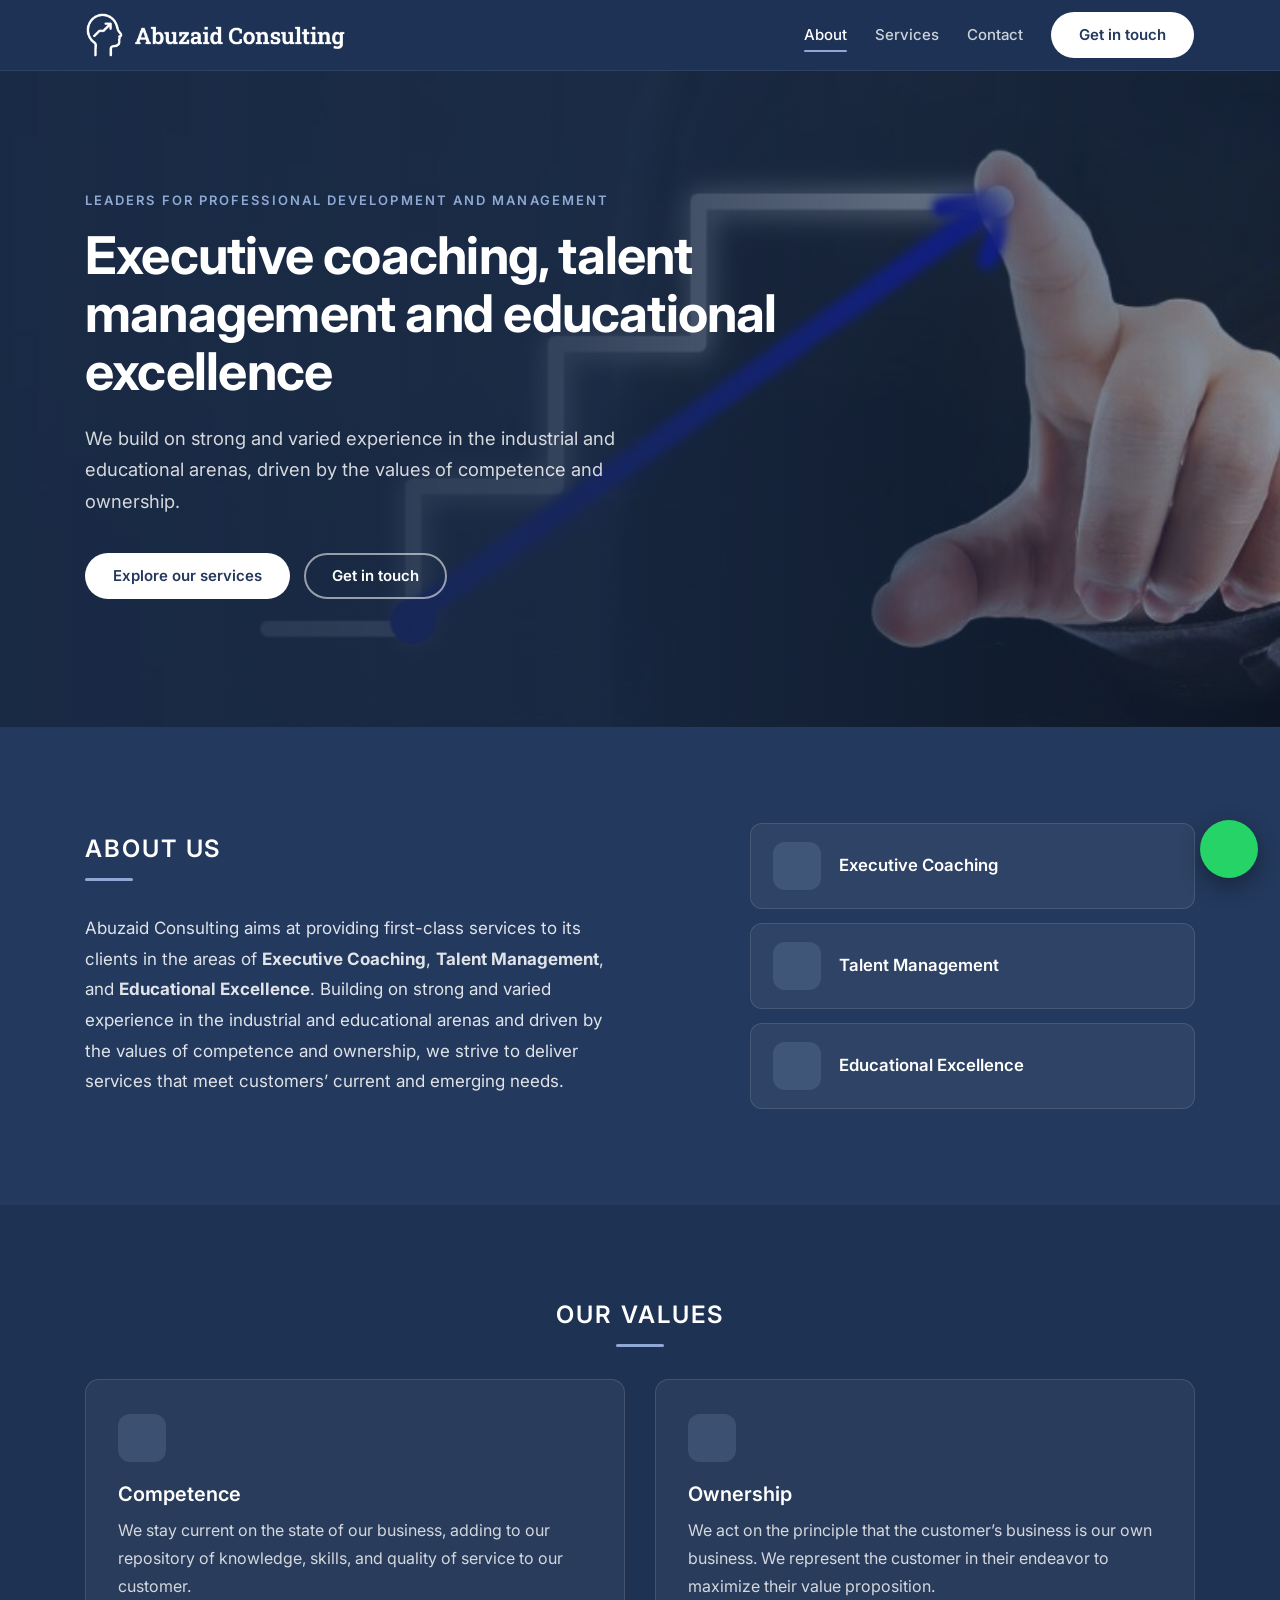
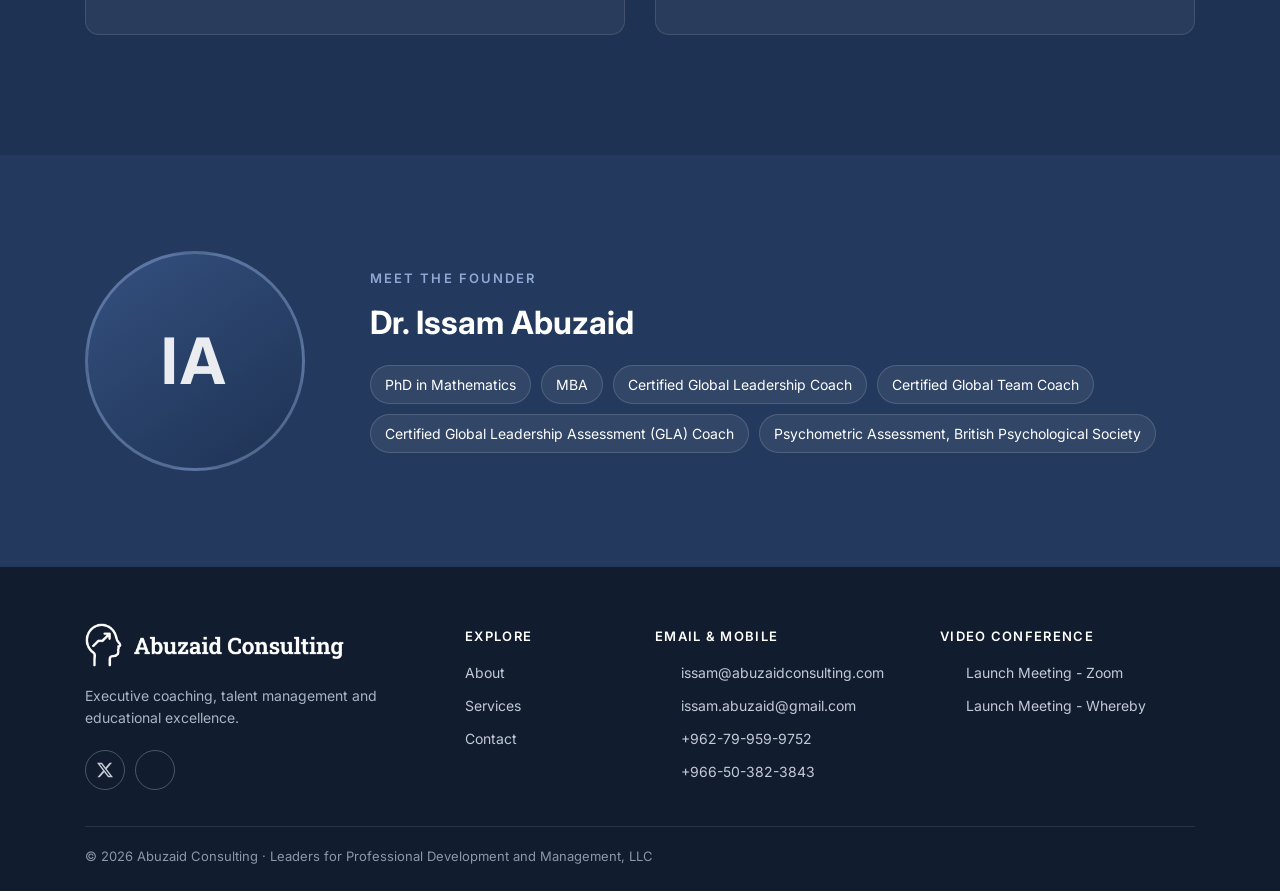
==== commit 8c5cc6de: "Refresh the logo and remove the fade-in animation Logo - Redraw the head with the rising arrow more " ====
--- a/index.html
+++ b/index.html
@@ -57,7 +57,7 @@
       <nav class="navbar navbar-expand-lg navbar-dark">
         <div class="container-xl">
           <a class="navbar-brand" href="index.html">
-            <img class="site-logo" src="assets/images/logo_all_white_mobile.png" alt="Abuzaid Consulting" width="200" height="55">
+            <img class="site-logo" src="assets/images/logo_all_white_mobile.png" alt="Abuzaid Consulting" width="259" height="44">
           </a>
           <button class="navbar-toggler" type="button" data-toggle="collapse" data-target="#navbarNav"
             aria-controls="navbarNav" aria-expanded="false" aria-label="Toggle navigation">
@@ -192,7 +192,7 @@
         <div class="row footer-top">
           <div class="col-lg-4 col-md-6 footer-col">
             <a href="index.html">
-              <img class="footer-logo" src="assets/images/logo_all_white_mobile.png" alt="Abuzaid Consulting" width="200" height="55">
+              <img class="footer-logo" src="assets/images/logo_all_white_mobile.png" alt="Abuzaid Consulting" width="259" height="44">
             </a>
             <p class="footer-tagline">Executive coaching, talent management and educational excellence.</p>
             <ul class="footer-social">
@@ -245,7 +245,6 @@
   <a class="whatsapp-float" href="https://wa.me/966503823843" aria-label="Chat on WhatsApp">
     <i class="fab fa-whatsapp" aria-hidden="true"></i>
   </a>
-  <script src="templates/reveal.js"></script>
 </body>
 
 </html>
--- a/templates/style.css
+++ b/templates/style.css
@@ -346,7 +346,20 @@
 .site-logo {
   display: block;
   width: auto;
-  height: 52px;
+  height: 44px;
+}
+
+/* Smaller logo on phones so it fits beside the menu button */
+@media screen and (max-width: 575.98px) {
+  .site-logo {
+    height: 40px;
+  }
+}
+
+@media screen and (max-width: 359.98px) {
+  .site-logo {
+    height: 34px;
+  }
 }
 
 .site-header .navbar-nav .nav-link {
@@ -916,7 +929,7 @@
 
 .footer-logo {
   width: auto;
-  height: 48px;
+  height: 44px;
 }
 
 .site-footer .footer-tagline {
@@ -1053,15 +1066,3 @@
     font-size: 30px;
   }
 }
-
-/* ===== Gentle fade-in as sections scroll into view (see templates/reveal.js) ===== */
-.reveal {
-  opacity: 0;
-  transform: translateY(22px);
-  transition: opacity .7s ease, transform .7s ease;
-}
-
-.reveal.is-visible {
-  opacity: 1;
-  transform: none;
-}
